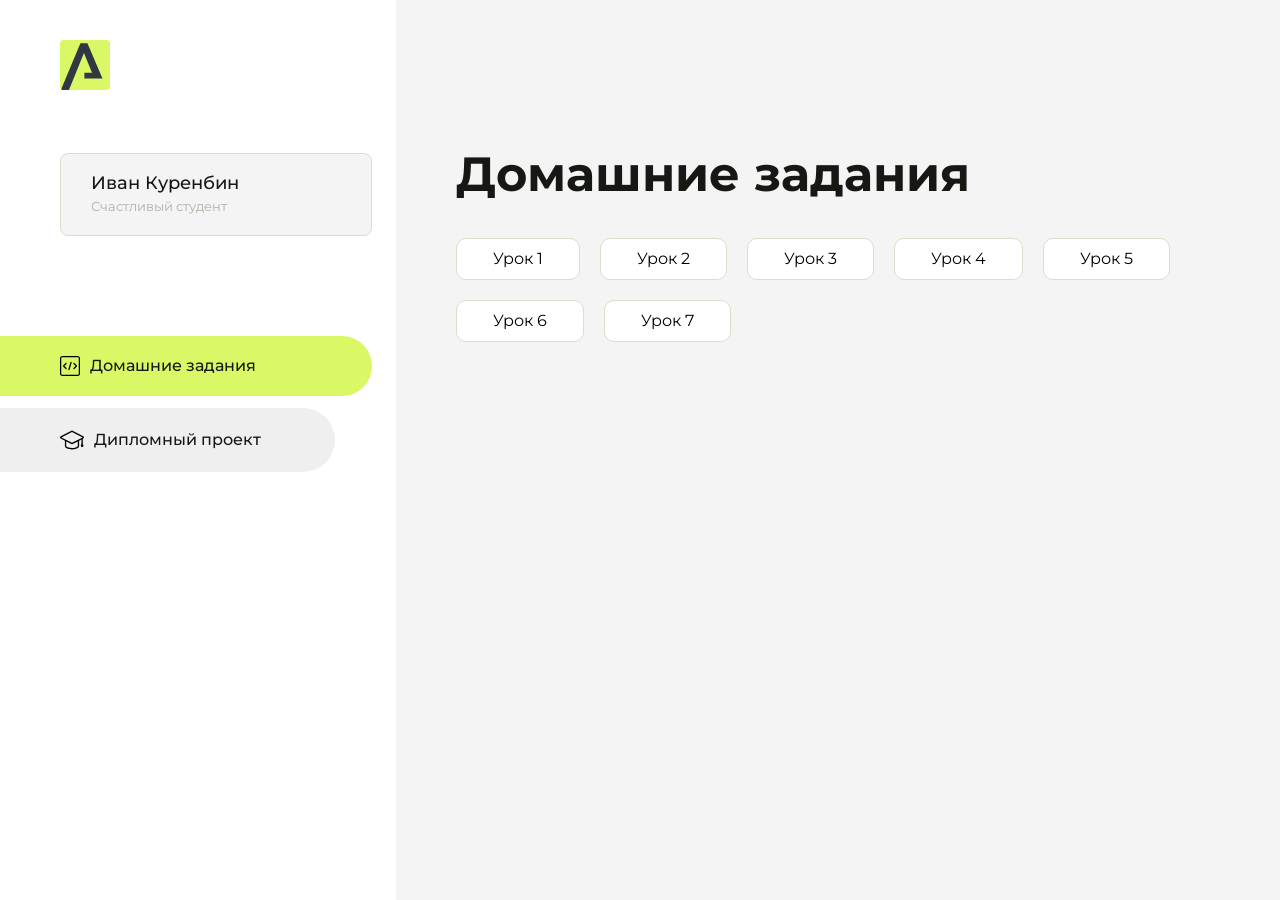
==== index.html @ 523c74de "Update index.html" ====
<!DOCTYPE html>
<html lang="en">
<head>
    <meta charset="UTF-8">
    <meta name="viewport" content="width=device-width, initial-scale=1.0">
    <title>Домашняя работа</title>
    <link rel="shortcut icon" href="src/logo.ico" type="image/x-icon">
    <link rel="preconnect" href="https://fonts.googleapis.com">
    <link rel="preconnect" href="https://fonts.gstatic.com" crossorigin>
    <link href="https://fonts.googleapis.com/css2?family=Montserrat:wght@400;500;700&family=Rubik:wght@500&display=swap"
          rel="stylesheet">
    <link rel="stylesheet" href="src/style.css">
</head>
<body id="body">
<div class="overlay" id="overlay"></div>
<div class="layout">
    <div class="burger" id="burger">
        <svg viewBox="0 0 24 24" fill="none" xmlns="http://www.w3.org/2000/svg">
            <g id="SVGRepo_bgCarrier" stroke-width="0"></g>
            <g id="SVGRepo_tracerCarrier" stroke-linecap="round" stroke-linejoin="round"></g>
            <g id="SVGRepo_iconCarrier">
                <path d="M4 18L20 18" stroke="#DAF765" stroke-width="2" stroke-linecap="round"></path>
                <path d="M4 12L20 12" stroke="#DAF765" stroke-width="2" stroke-linecap="round"></path>
                <path d="M4 6L20 6" stroke="#DAF765" stroke-width="2" stroke-linecap="round"></path>
            </g>
        </svg>
    </div>
    <aside class="sidebar" id="sidebar">
        <div class="sidebar__inner">
            <div class="logo">
                <svg width="50" height="50" viewBox="0 0 50 50" fill="none" xmlns="http://www.w3.org/2000/svg">
                    <g clip-path="url(#clip0_513_74730)">
                        <path d="M46.17 -0.257004H3.83C1.57281 -0.257004 -0.257 1.57281 -0.257 3.83V46.17C-0.257 48.4272 1.57281 50.257 3.83 50.257H46.17C48.4272 50.257 50.257 48.4272 50.257 46.17V3.83C50.257 1.57281 48.4272 -0.257004 46.17 -0.257004Z"
                              fill="#DAF765"/>
                        <path d="M24.375 38.4H42.461L27.441 3.1585H20.4355C20.4355 3.1585 6.7895 35.881 1.1945 49.294C2.015 50.0275 3.0945 50.257 3.6945 50.257H8.8445L23.954 13.07L32.0465 32.8285H24.375V38.4Z"
                              fill="#323843"/>
                    </g>
                    <defs>
                        <clipPath id="clip0_513_74730">
                            <rect width="50" height="50" fill="white"/>
                        </clipPath>
                    </defs>
                </svg>
            </div>
            <div class="sidebar__user">
                <div class="sidebar__name">Иван Куренбин</div>
                <div class="sidebar__text">Счастливый студент</div>
            </div>
            <div class="sidebar__tabs">
                <div class="sidebar__item">
                    <button class="sidebar__button active" id="tasks">
                        <svg xmlns="http://www.w3.org/2000/svg" width="20" height="20" viewBox="0 0 20 20" fill="none">
                            <g clip-path="url(#clip0_704_74543)">
                                <path d="M17.7083 20H2.29167C1.0275 20 0 18.9725 0 17.7083V2.29167C0 1.0275 1.0275 0 2.29167 0H17.7083C18.9725 0 20 1.0275 20 2.29167V17.7083C20 18.9725 18.9725 20 17.7083 20ZM2.29167 1.25C1.7175 1.25 1.25 1.7175 1.25 2.29167V17.7083C1.25 18.2825 1.7175 18.75 2.29167 18.75H17.7083C18.2825 18.75 18.75 18.2825 18.75 17.7083V2.29167C18.75 1.7175 18.2825 1.25 17.7083 1.25H2.29167Z"
                                      fill="black"/>
                                <path d="M6.04167 13.125C5.88167 13.125 5.72167 13.0642 5.6 12.9417L3.1 10.4417C2.85583 10.1975 2.85583 9.80167 3.1 9.5575L5.6 7.0575C5.84417 6.81333 6.24 6.81333 6.48417 7.0575C6.72833 7.30167 6.72833 7.6975 6.48417 7.94167L4.42583 10L6.48417 12.0583C6.72833 12.3025 6.72833 12.6983 6.48417 12.9425C6.36167 13.0642 6.20167 13.125 6.04167 13.125Z"
                                      fill="black"/>
                                <path d="M8.95833 14.1667C8.9 14.1667 8.84 14.1583 8.78167 14.1417C8.45083 14.0442 8.26083 13.6967 8.35833 13.3658L10.4417 6.28251C10.5392 5.95084 10.8892 5.76417 11.2175 5.85917C11.5483 5.95667 11.7383 6.30417 11.6408 6.63501L9.5575 13.7183C9.47833 13.9908 9.22833 14.1667 8.95833 14.1667Z"
                                      fill="black"/>
                                <path d="M13.9583 13.125C13.7983 13.125 13.6383 13.0642 13.5167 12.9417C13.2725 12.6975 13.2725 12.3017 13.5167 12.0575L15.575 9.99916L13.5167 7.94083C13.2725 7.69666 13.2725 7.30083 13.5167 7.05666C13.7608 6.81249 14.1567 6.81249 14.4008 7.05666L16.9008 9.55666C17.145 9.80083 17.145 10.1967 16.9008 10.4408L14.4008 12.9408C14.2783 13.0642 14.1183 13.125 13.9583 13.125Z"
                                      fill="black"/>
                            </g>
                            <defs>
                                <clipPath id="clip0_704_74543">
                                    <rect width="20" height="20" fill="white"/>
                                </clipPath>
                            </defs>
                        </svg>
                        <span>Домашние задания</span></button>
                </div>
                <div class="sidebar__item">
                    <button class="sidebar__button" id="diplom">
                        <svg xmlns="http://www.w3.org/2000/svg" width="24" height="24" viewBox="0 0 24 24" fill="none">
                            <g clip-path="url(#clip0_704_74553)">
                                <path d="M23.2628 10.5971C23.7176 10.365 24 9.90375 24 9.39337C24 8.883 23.7176 8.42175 23.2628 8.18962L12.6135 2.75362C12.2291 2.55824 11.7705 2.55787 11.3854 2.75399L0.736875 8.19C0.282375 8.42175 0 8.883 0 9.39337C0 9.90375 0.282375 10.365 0.736875 10.5971L4.89038 12.7177V18.2074C4.89038 19.8154 8.412 21.393 12 21.393C15.5884 21.393 19.1096 19.815 19.1096 18.2074V12.7174L21.4609 11.517V15.8017L20.901 17.2305C20.7409 17.6389 20.7934 18.0994 21.0405 18.4616C21.2876 18.8246 21.6979 19.041 22.1366 19.041C22.5754 19.041 22.9852 18.8246 23.2324 18.462C23.4795 18.099 23.532 17.6385 23.3719 17.2301L22.8124 15.8021V10.827L23.2628 10.5971ZM17.7623 18.1721C17.6198 18.6375 15.3491 20.0419 12 20.0419C8.65088 20.0419 6.38025 18.6375 6.2415 18.2074V12.3037L6.23887 12.3019C6.23812 12.057 6.1065 11.8207 5.87325 11.7019L1.3515 9.39337L12 3.95737L22.6489 9.39337L12 14.8294L5.87325 11.7019C5.54063 11.5331 4.6695 11.6674 4.5 12C4.33012 12.3322 4.55813 12.5479 4.89038 12.7177L11.3857 16.0331C11.5781 16.1314 11.7889 16.1805 12 16.1805C12.2107 16.1805 12.4222 16.1314 12.6146 16.0331L17.7593 13.407L17.7623 18.1721Z"
                                      fill="black"/>
                            </g>
                            <defs>
                                <clipPath id="clip0_704_74553">
                                    <rect width="24" height="24" fill="white"/>
                                </clipPath>
                            </defs>
                        </svg>
                        <span>Дипломный проект</span></button>
                </div>
            </div>
        </div>

    </aside>
    <div class="content">
        <div class="container">
            <div class="content__block" id="tasksBlock">
                <div class="content__title">Домашние задания</div>
                <ul class="content__list">
                    <li class="content__list-item">
                        <a href="homework1/index.html">Урок 1</a>
                    </li>
                     <li class="content__list-item">
                        <a href="homework2/index.html">Урок 2</a>
                    </li>
                    <li class="content__list-item">
                        <a href="homework3(table)/table.html">Урок 3</a>
                    </li>
                    <li class="content__list-item">
                        <a href="homework4/index.html">Урок 4</a>
                    </li>
                    <li class="content__list-item">
                        <a href="homework5/article.html">Урок 5</a>
                    </li>
                    <li class="content__list-item">
                        <a href="homework6(исправления)/index.html">Урок 6</a>
                    </li>
                    <li class="content__list-item">
                        <a href="homework7/article.html">Урок 7</a>
                    </li>
                  
                    
                    
                </ul>
            </div>
            <div class="content__block hidden" id="diplomBlock">
                <div class="content__title">Дипломный проект</div>
                <div class="content__list-diplom">
                    <a href="ПАПКА-С-НОМЕРОМ-УРОКА">Ссылка на ДЗ</a>
                </div>
                <div class="content__decor">
                    <div class="content__decor-text">Давай проверим, чему ты научился!</div>
                    <div class="content__decor-img">
                        <img src="src/decor.png" alt="decor">
                    </div>
                </div>
            </div>
        </div>
    </div>
</div>
<script src="src/index.js"></script>
</body>
</html>
---- src/style.css ----
*{padding: 0;margin: 0;border: 0;}
*,*:before,*:after{-webkit-box-sizing: border-box;box-sizing: border-box;}
:focus,:active{outline: none;}
a:focus,a:active{outline: none;}
nav,footer,header,aside{display: block;}
html,body{
    height:100%;width:100%;
    font-size:100%;line-height:1;-ms-text-size-adjust:100%;-moz-text-size-adjust:100%;-webkit-text-size-adjust:100%;}
input,button,textarea{font-family:inherit;}
input::-ms-clear{display: none;}
button{cursor: pointer;}
button::-moz-focus-inner{padding:0;border:0;}
a,a:visited{text-decoration: none;}
a:hover{text-decoration: none;}
ul li{list-style: none;}
img{vertical-align: top;}
h1,h2,h3,h4,h5,h6{font-size:inherit;font-weight: inherit;}
a{color:inherit;}



body {
    font-family: "Montserrat",SansSerif;
    color: black;
}

body.overflow {
    overflow: hidden;
}



.layout {
    display: -webkit-box;
    display: -ms-flexbox;
    display: flex;
    min-height: 100vh;
}

.sidebar {
    padding: 40px 24px 40px 0;
    -ms-flex-negative: 0;
    flex-shrink: 0;
    background-color: white;
}



.content {
    -webkit-box-flex: 1;
    -ms-flex-positive: 1;
    flex-grow: 1;
    background-color: #F4F4F4;
}

.container {
    display: -webkit-box;
    display: -ms-flexbox;
    display: flex;
    -webkit-box-orient: vertical;
    -webkit-box-direction: normal;
    -ms-flex-direction: column;
    flex-direction: column;
    -webkit-box-pack: center;
    -ms-flex-pack: center;
    justify-content: center;
    -webkit-box-align: center;
    -ms-flex-align: center;
    align-items: center;
    padding: 150px 60px 80px 60px;
}


.logo {
    margin-left: 60px;
    margin-bottom: 60px;
}

.sidebar__user {
    background-color: #F4F4F4;
    padding: 20px 30px;
    margin-left: 60px;
    margin-bottom: 100px;
    border-radius: 8px;
    border: 1px solid #DADEC9;
}

.sidebar__name {
    color:#161814;
    font-size: 18px;
    font-weight: 500;
    margin-bottom: 6px;
}

.sidebar__text {
    color: #AFB1A7;
    font-size: 13px;
    font-weight: 400;
    line-height: 130%; /* 16.9px */
}

.sidebar__item {
    width: 372px;
}

.sidebar__button {
    display: -webkit-box;
    display: -ms-flexbox;
    display: flex;
    -webkit-box-align: center;
    -ms-flex-align: center;
    align-items: center;
    gap: 10px;
    padding: 20px 60px;
    margin-bottom: 12px;
    border-radius: 0px 100px 100px 0px;
    -webkit-transition: all .5s;
    -o-transition: all .5s;
    transition: all .5s;
    cursor: pointer;
    width: 90%;
    color:#161814;
    font-size: 16px;
    font-weight: 500;
}

.sidebar__button.active , .sidebar__button:hover {
    width: 100%;
    background-color: #DAF765;
}


.content__title {
    color: #161814;
    font-size: 48px;
    font-weight: 700;
    margin-bottom: 40px;
}

.content__list {
    display: -webkit-box;
    display: -ms-flexbox;
    display: flex;
    -webkit-box-align: center;
    -ms-flex-align: center;
    align-items: center;
    -ms-flex-wrap: wrap;
    flex-wrap: wrap;
    gap: 20px;
}



.content__list-item  {
    cursor: pointer;
    padding: 12px 18px;
    background-color: #fff;
    border-radius: 10px;
    border: 1px solid #DADEC9;
    -webkit-transition: all .3s;
    -o-transition: all .3s;
    transition: all .3s;
}

.content__list-item:hover,.content__list-diplom:hover {
    background-color: #AFB1A7;
}

li a {
    padding: 12px 18px;

}


.content__list-diplom {
    -webkit-transition: all .3s;
    -o-transition: all .3s;
    transition: all .3s;
    display: inline-block;
    padding: 12px 18px;
    background-color: #fff;
    border-radius: 10px;
    border: 1px solid #DADEC9;
}

.content__decor {
    display: -webkit-box;
    display: -ms-flexbox;
    display: flex;
    -webkit-box-align: center;
    -ms-flex-align: center;
    align-items: center;
}

.content__decor-text {
    color:#BEDD44;
    font-size: 36px;
    font-weight: 700;
    line-height: 110%; /* 39.6px */
}

.content__block {
    max-width: 1200px;
}

.content__block.hidden {
    display: none;
}

.content__decor-img img{
    width: 100%;
}

.burger {
    display: none;
    padding: 5px;
    position: fixed;
    top: 3%;
    right: 7%;
    width: 40px;
    height: 40px;
    background-color: #161814;
    border-radius: 50%;
    z-index: 10;
    border: 1px solid #DAF765;
}

@media (max-width: 768px) {
    .burger {
        display: block;
    }

    .sidebar {
        -webkit-transition: all .3s;
        -o-transition: all .3s;
        transition: all .3s;
        -webkit-transform: translateX(-100%);
        -ms-transform: translateX(-100%);
        transform: translateX(-100%);
        position: fixed;
        top: 0;
        left: 0;
        bottom: 0;
        z-index: 5;
    }

    .sidebar.show {
        -webkit-transform: translateX(0%);
        -ms-transform: translateX(0%);
        transform: translateX(0%);
    }

    .overlay {
        opacity: 0;
        pointer-events: none;
        -webkit-transition: all .3s;
        -o-transition: all .3s;
        transition: all .3s;
        position: absolute;
        top: 0;
        right: 0;
        left: 0;
        bottom: 0;
        z-index: 3;
        background-color: #000000e0;
    }

    .overlay.show {
        opacity: 1;
        pointer-events: all;
    }

    .container {
        padding: 40px 20px;
        min-height: 100%;
    }

    .content__decor {
        margin-top: 20px;
        -webkit-box-orient: vertical;
        -webkit-box-direction: normal;
        -ms-flex-direction: column;
        flex-direction: column;
    }
}

@media (max-width: 400px) {
    .sidebar__user {
        margin-left: 0;
    }
}
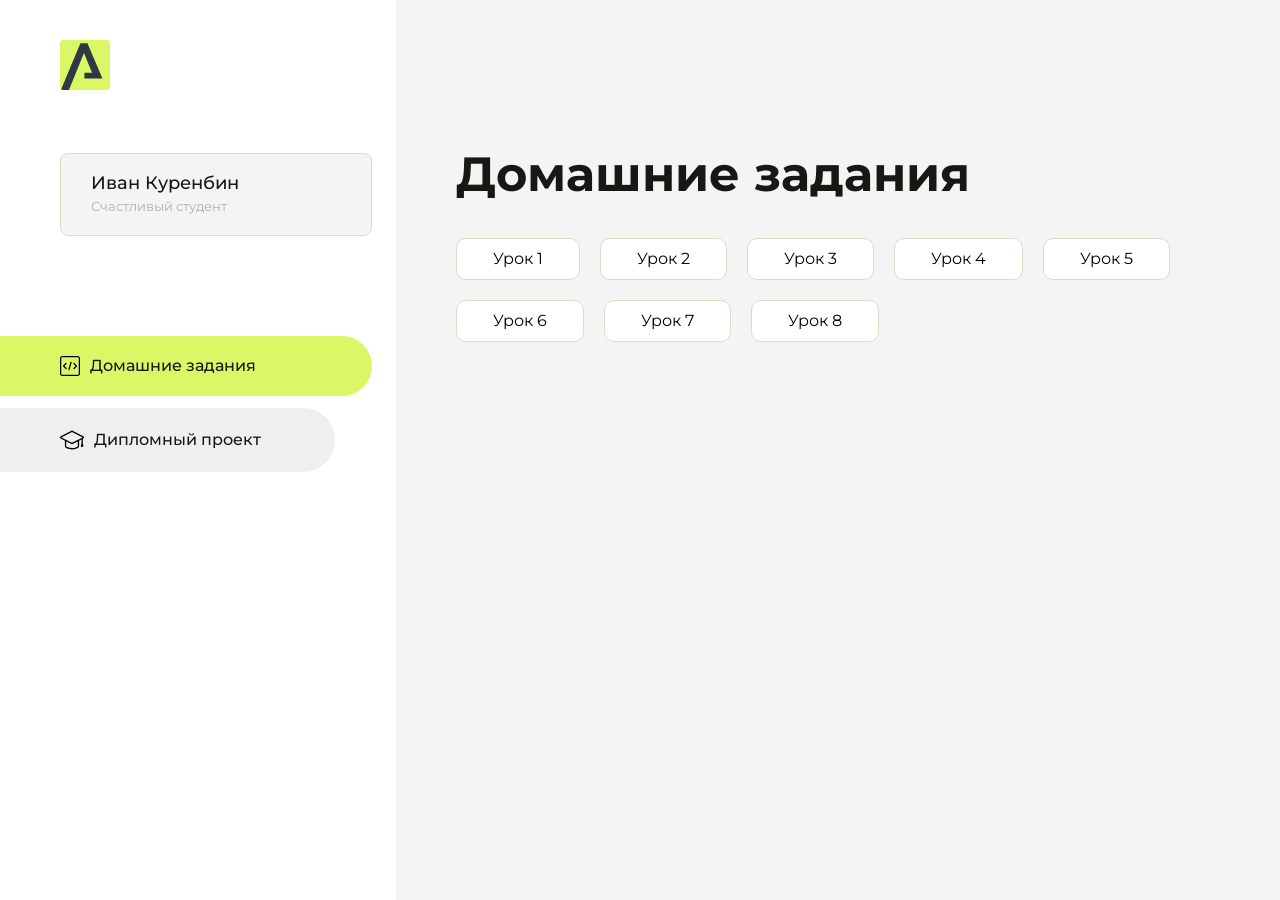
==== commit 5e28e40e: "Update index.html" ====
--- a/index.html
+++ b/index.html
@@ -113,6 +113,9 @@
                     <li class="content__list-item">
                         <a href="homework7/article.html">Урок 7</a>
                     </li>
+                    <li class="content__list-item">
+                        <a href="homework8/index.html">Урок 8</a>
+                    </li>
                   
                     
                     
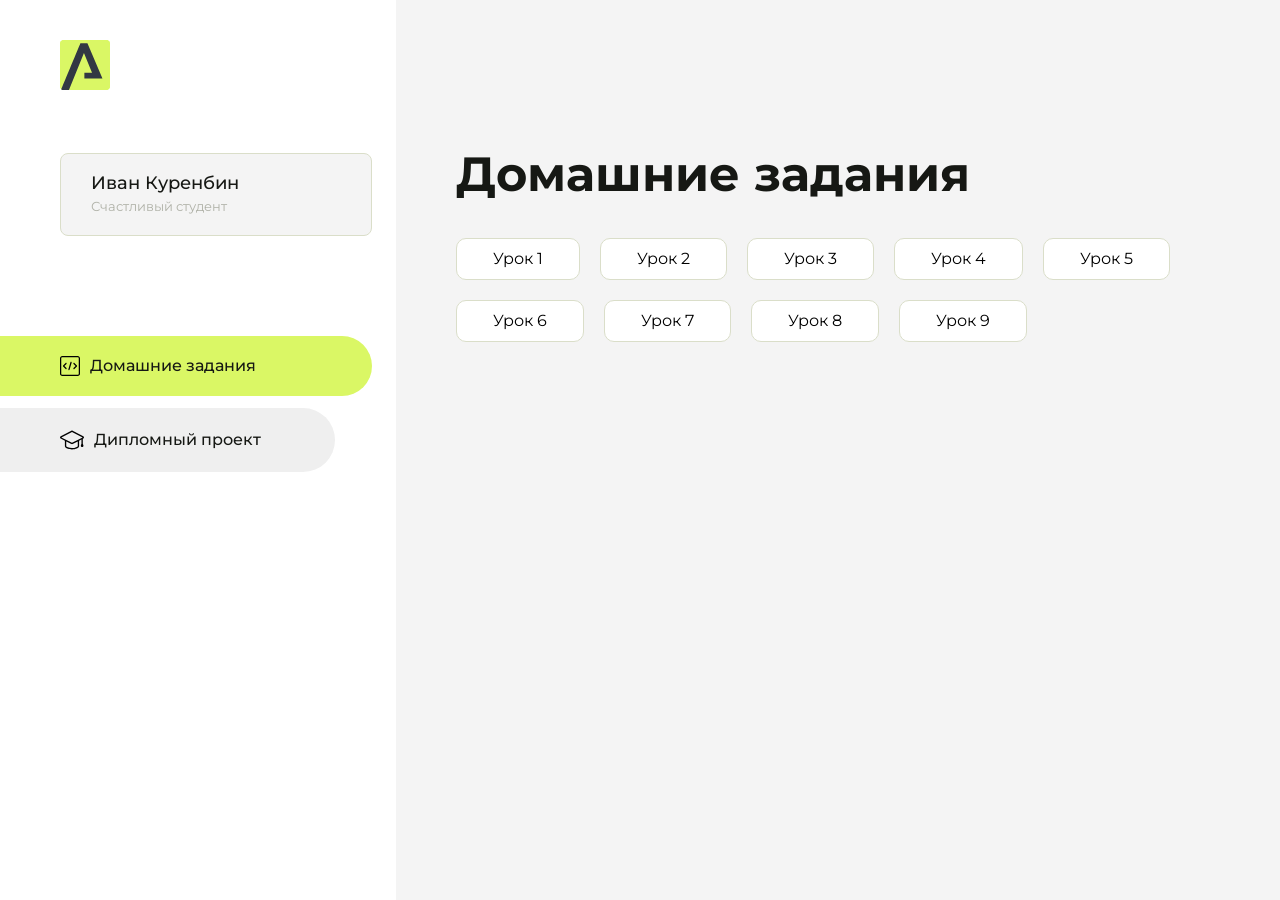
==== commit 50cfa78c: "Update index.html" ====
--- a/index.html
+++ b/index.html
@@ -116,6 +116,9 @@
                     <li class="content__list-item">
                         <a href="homework8/index.html">Урок 8</a>
                     </li>
+                    <li class="content__list-item">
+                        <a href="homework9/article.html">Урок 9</a>
+                    </li>
                   
                     
                     
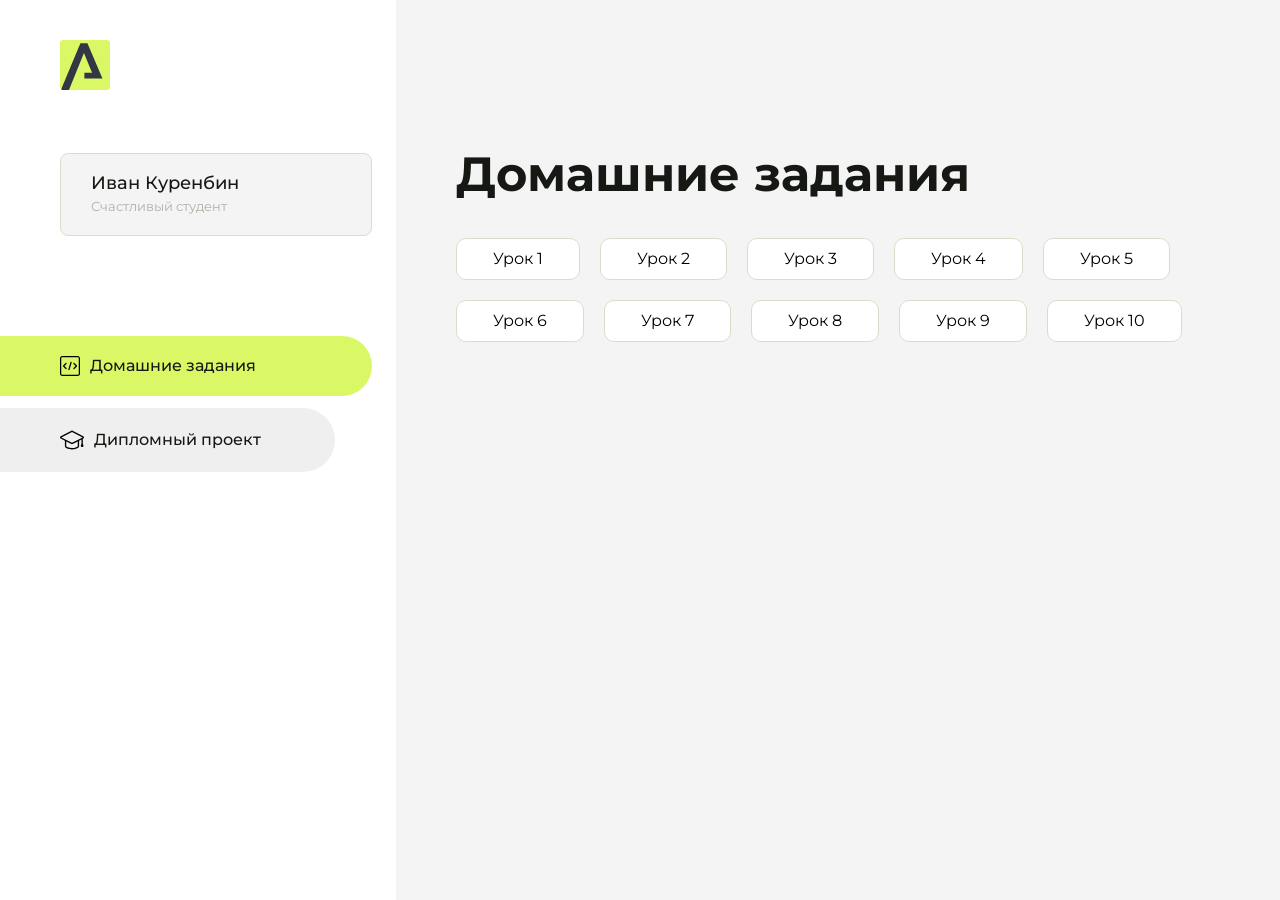
==== commit 5c6f7793: "Update index.html" ====
--- a/index.html
+++ b/index.html
@@ -119,6 +119,10 @@
                     <li class="content__list-item">
                         <a href="homework9/article.html">Урок 9</a>
                     </li>
+                    <li class="content__list-item">
+                        <a href="homework10/index.html">Урок 10</a>
+                    </li>
+                  
                   
                     
                     
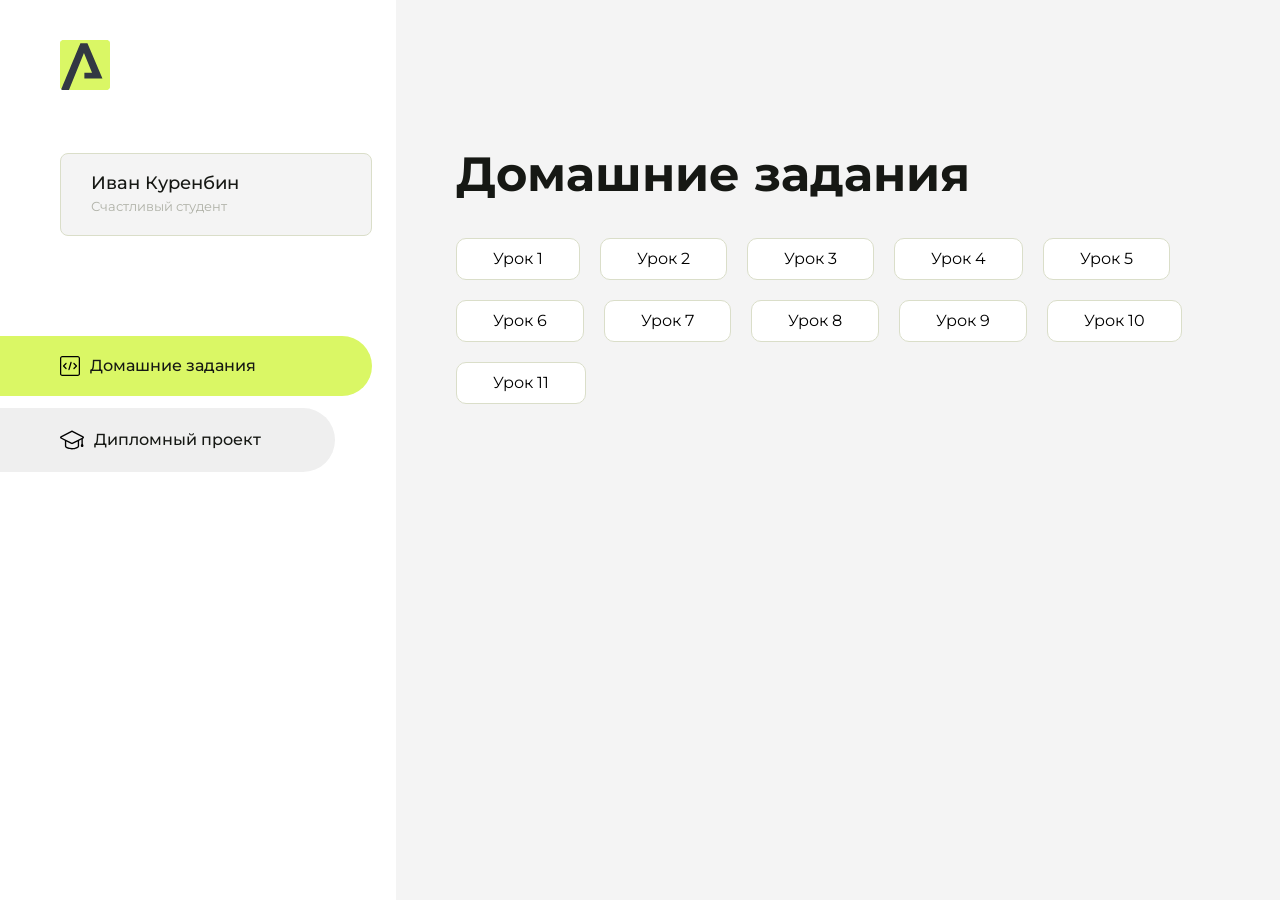
==== commit 018f24f3: "Update index.html" ====
--- a/index.html
+++ b/index.html
@@ -122,6 +122,10 @@
                     <li class="content__list-item">
                         <a href="homework10/index.html">Урок 10</a>
                     </li>
+                     <li class="content__list-item">
+                        <a href="homework11/index.html">Урок 11</a>
+                    </li>
+                  
                   
                   
                     
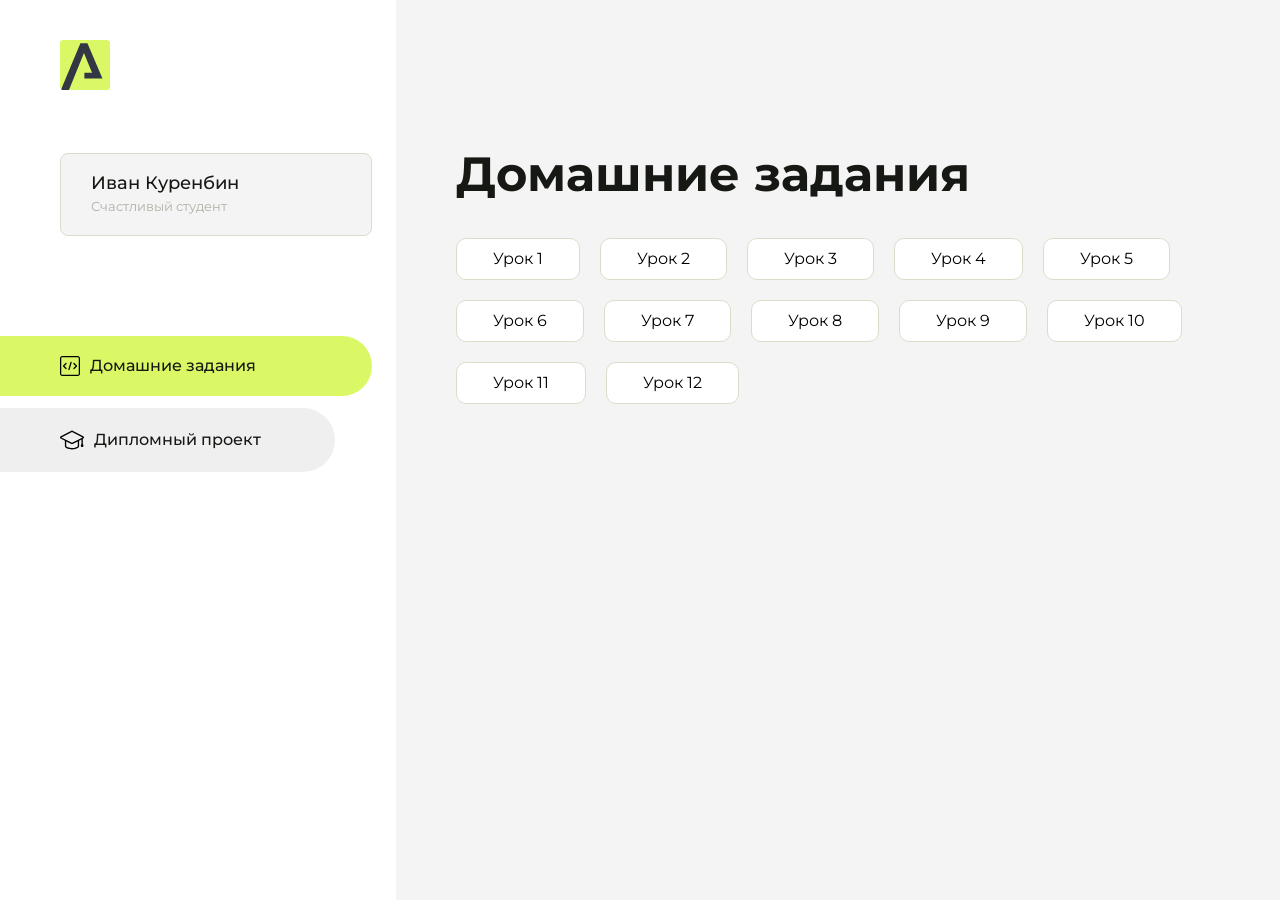
==== commit ee20986c: "Update index.html" ====
--- a/index.html
+++ b/index.html
@@ -125,6 +125,10 @@
                      <li class="content__list-item">
                         <a href="homework11/index.html">Урок 11</a>
                     </li>
+                    <li class="content__list-item">
+                        <a href="homework12/index.html">Урок 12</a>
+                    </li>
+                  
                   
                   
                   
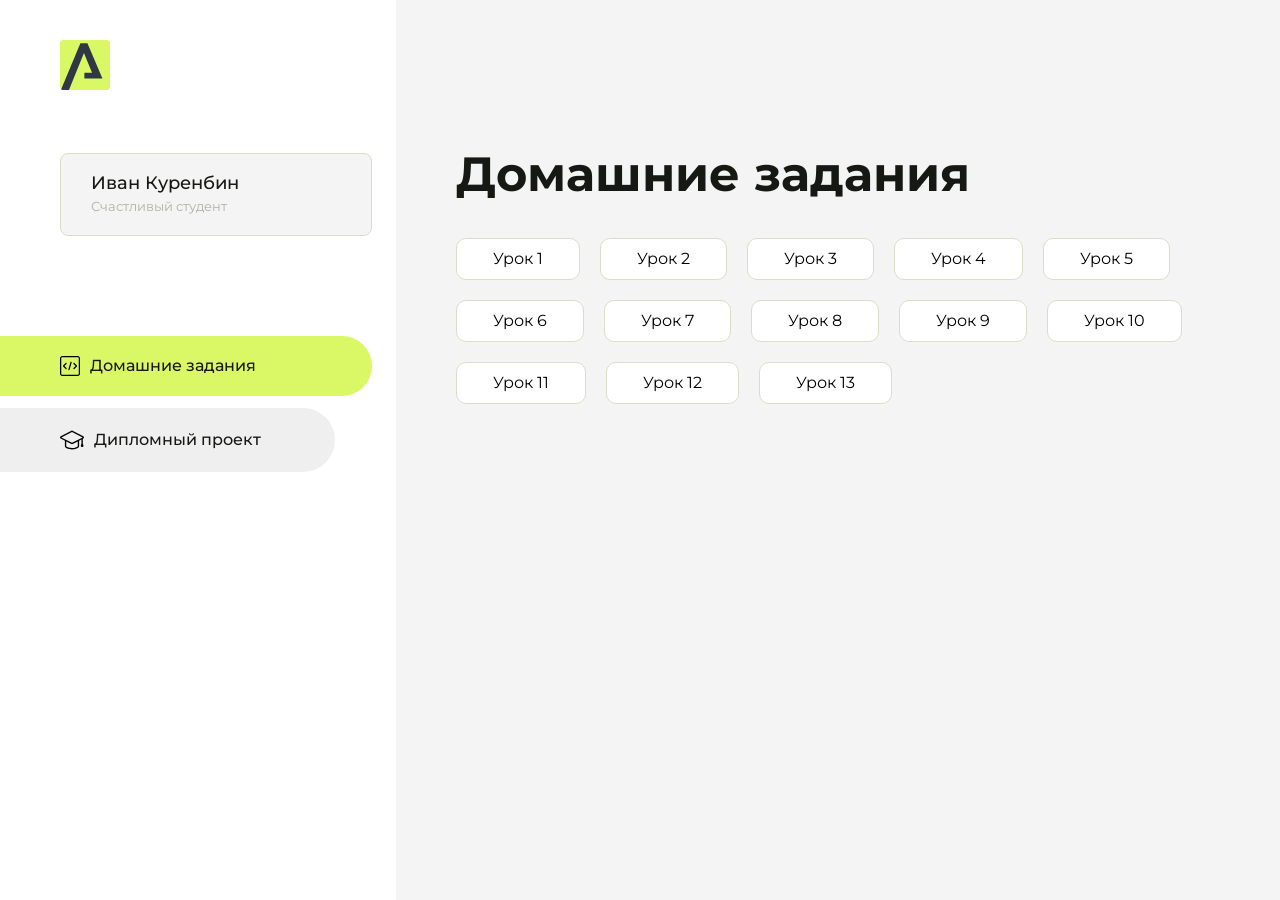
==== commit 21d79a78: "Update index.html" ====
--- a/index.html
+++ b/index.html
@@ -128,6 +128,9 @@
                     <li class="content__list-item">
                         <a href="homework12/index.html">Урок 12</a>
                     </li>
+                    <li class="content__list-item">
+                        <a href="homework13/index.html">Урок 13</a>
+                    </li>
                   
                   
                   
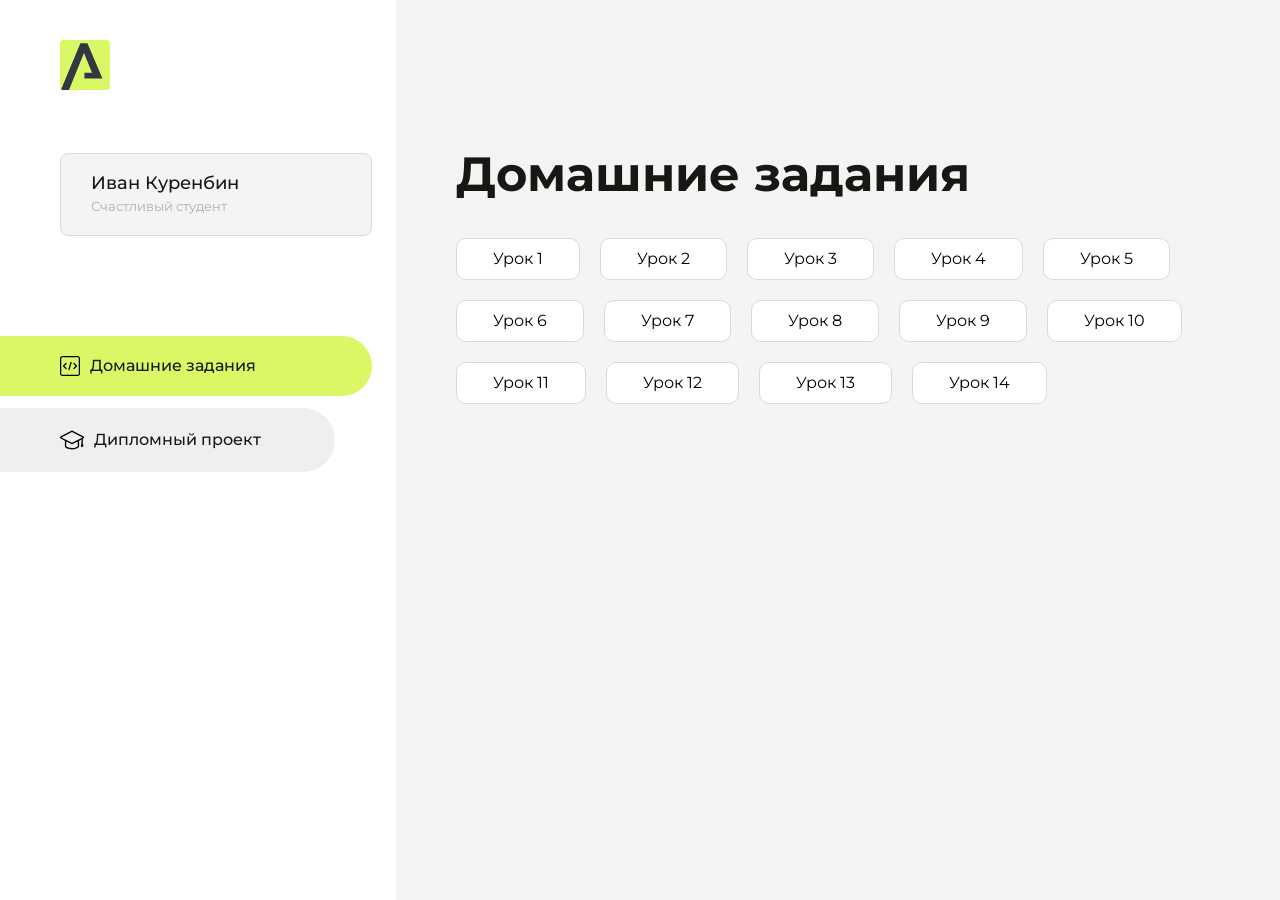
==== commit 3239d272: "Update index.html" ====
--- a/index.html
+++ b/index.html
@@ -131,6 +131,9 @@
                     <li class="content__list-item">
                         <a href="homework13/index.html">Урок 13</a>
                     </li>
+                    <li class="content__list-item">
+                        <a href="homework14/index.html">Урок 14</a>
+                    </li>
                   
                   
                   
